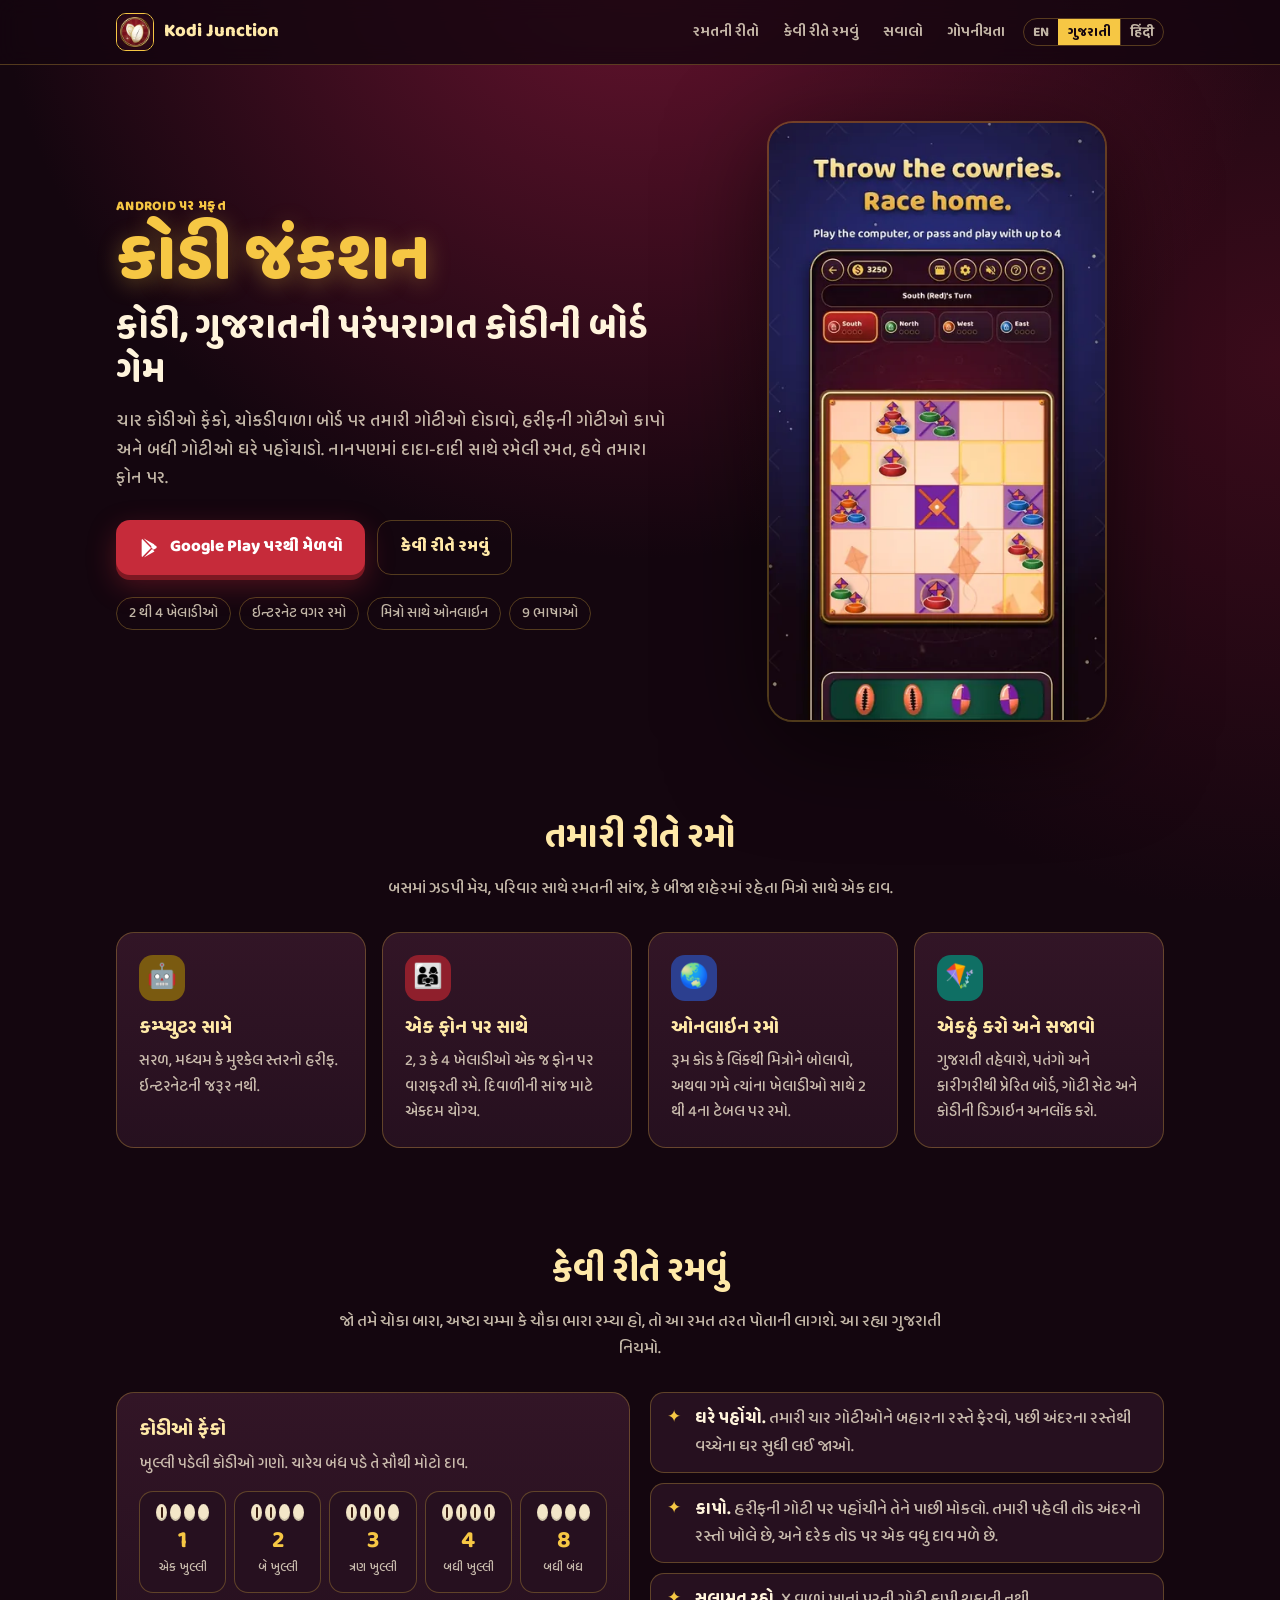
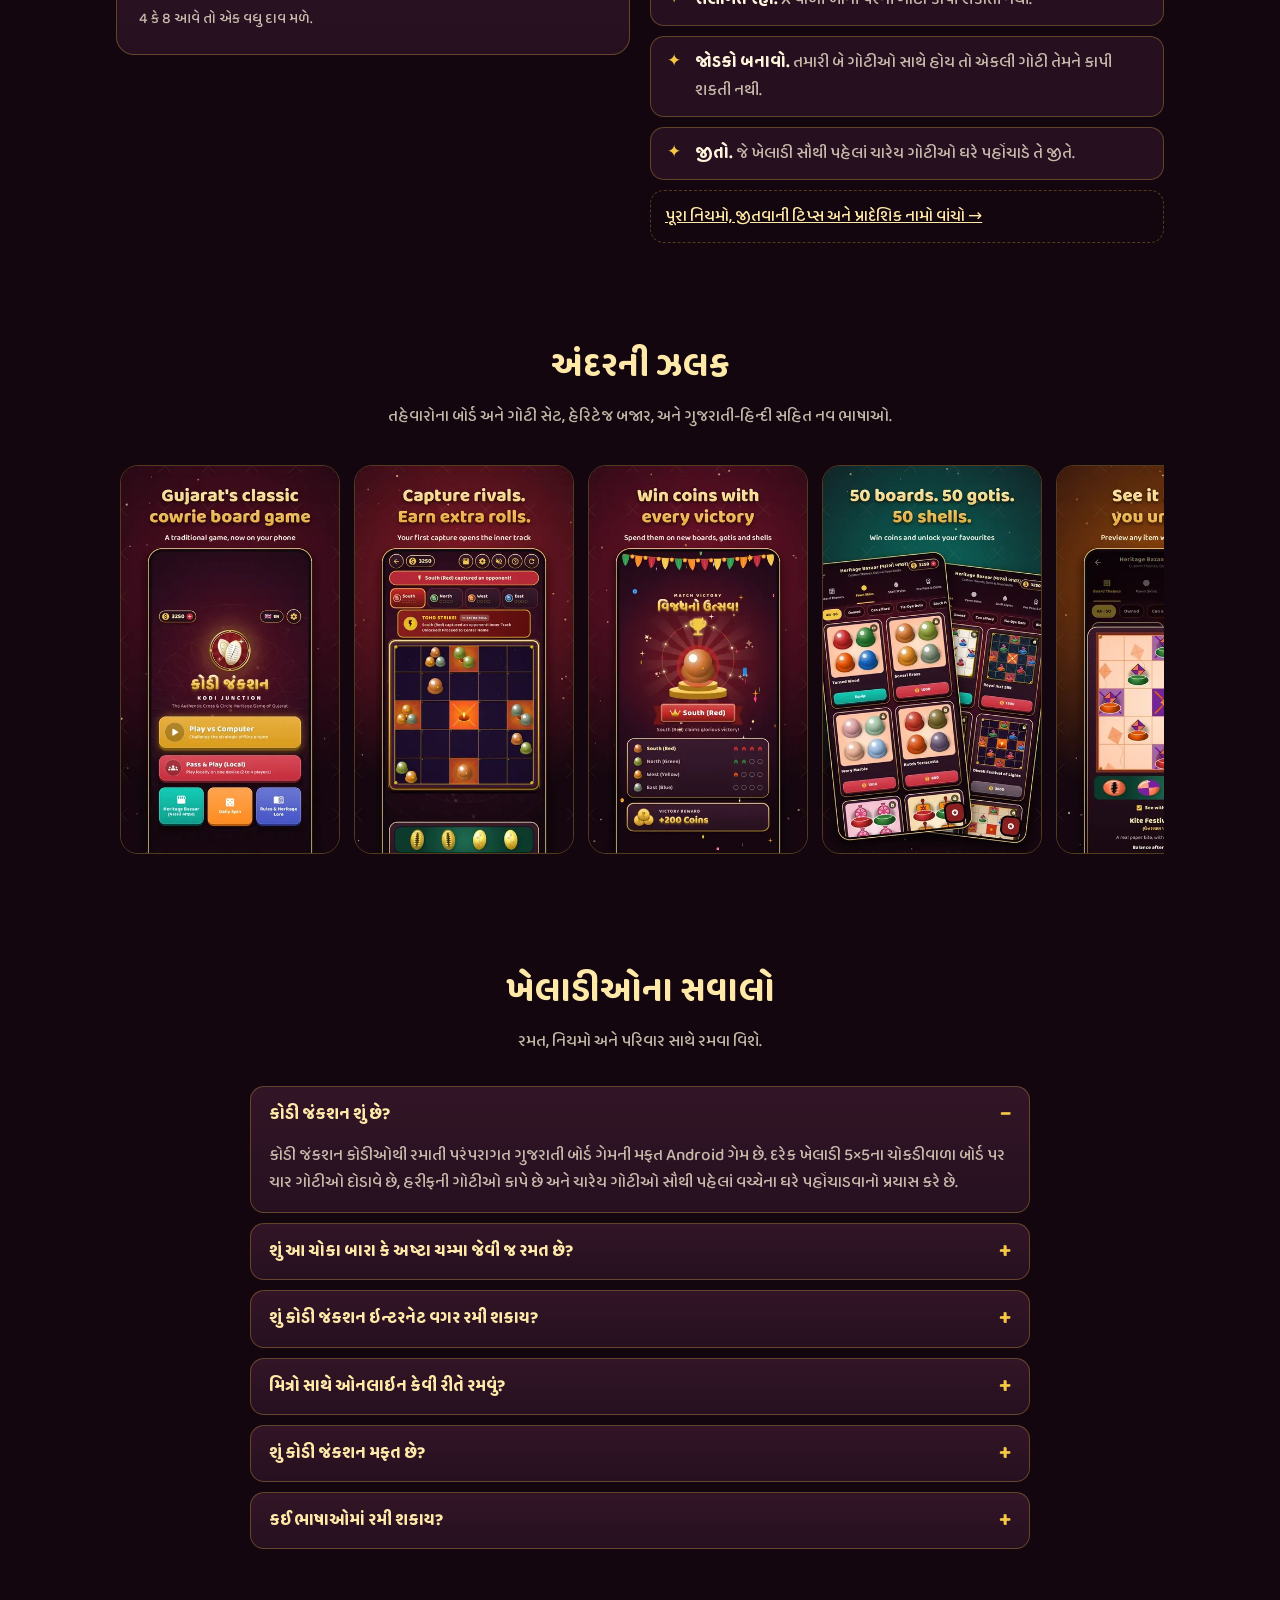
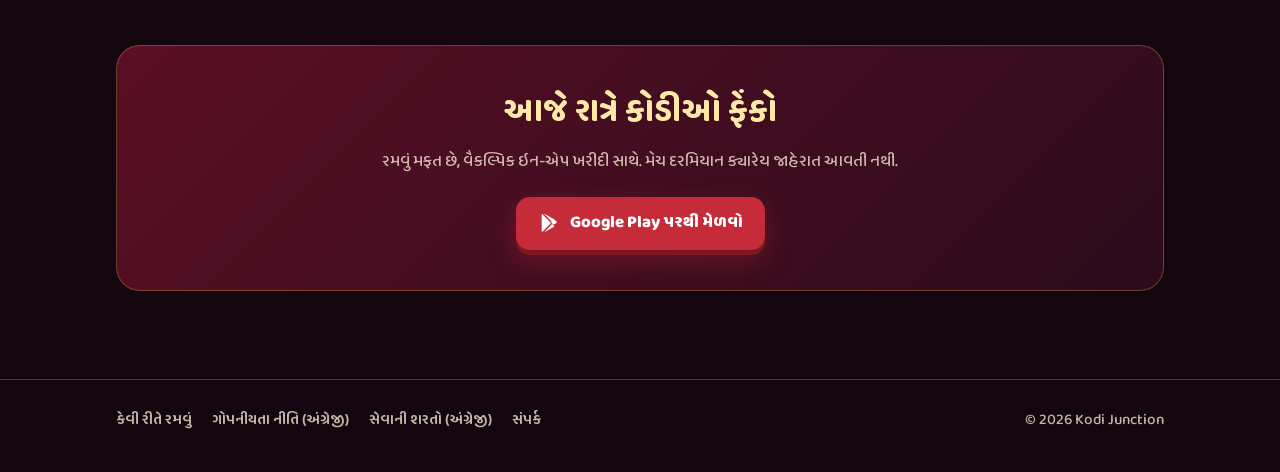
==== gu/index.html @ 7a496ab4 "Gujarati and Hindi home and rules pages, with a language switch /gu/ and /hi/ carry the home page an" ====
<!DOCTYPE html>
<html lang="gu">
<head>
<meta charset="utf-8">
<meta name="viewport" content="width=device-width, initial-scale=1">
<title>કોડી જંકશન – ગુજરાતી કોડીની બોર્ડ ગેમ | ચોકા બારા જેવી રમત</title>
<meta name="description" content="કોડી જંકશન મફત ગુજરાતી કોડીની બોર્ડ ગેમ છે, ચોકા બારા અને અષ્ટા ચમ્મા જેવી. કમ્પ્યુટર સામે, એક ફોન પર પરિવાર સાથે કે ઓનલાઇન 2 થી 4 ખેલાડીઓ સાથે રમો.">
<link rel="canonical" href="https://kodijunction.com/gu/">
<link rel="alternate" hreflang="en" href="https://kodijunction.com/">
<link rel="alternate" hreflang="gu" href="https://kodijunction.com/gu/">
<link rel="alternate" hreflang="hi" href="https://kodijunction.com/hi/">
<link rel="alternate" hreflang="x-default" href="https://kodijunction.com/">
<meta name="robots" content="index, follow, max-image-preview:large">
<meta name="theme-color" content="#14060f">
<meta name="application-name" content="Kodi Junction">
<meta name="google-play-app" content="app-id=com.kodijunction.app">
<link rel="icon" type="image/png" href="/assets/favicon.png">
<link rel="apple-touch-icon" href="/assets/apple-touch-icon.png">
<link rel="manifest" href="/site.webmanifest">
<meta property="og:type" content="website">
<meta property="og:site_name" content="Kodi Junction">
<meta property="og:locale" content="gu_IN">
<meta property="og:locale:alternate" content="en_US">
<meta property="og:locale:alternate" content="hi_IN">
<meta property="og:url" content="https://kodijunction.com/gu/">
<meta property="og:title" content="કોડી જંકશન – ગુજરાતની કોડીની બોર્ડ ગેમ">
<meta property="og:description" content="કોડીઓ ફેંકો, ગોટીઓ ઘરે પહોંચાડો. કમ્પ્યુટર સામે, એક ફોન પર પરિવાર સાથે કે મિત્રો સાથે ઓનલાઇન રમો. Google Play પર મફત.">
<meta property="og:image" content="https://kodijunction.com/assets/og-image.jpg">
<meta property="og:image:width" content="1024">
<meta property="og:image:height" content="500">
<meta property="og:image:alt" content="કોડી જંકશન: તહેવારના ગુજરાતી બોર્ડ પર કોડીઓ અને ગોટીઓ">
<meta name="twitter:card" content="summary_large_image">
<meta name="twitter:title" content="કોડી જંકશન – ગુજરાતની કોડીની બોર્ડ ગેમ">
<meta name="twitter:description" content="કોડીઓ ફેંકો, ગોટીઓ ઘરે પહોંચાડો. કમ્પ્યુટર સામે, એક ફોન પર પરિવાર સાથે કે મિત્રો સાથે ઓનલાઇન રમો.">
<meta name="twitter:image" content="https://kodijunction.com/assets/og-image.jpg">
<link rel="preload" as="image" type="image/webp" fetchpriority="high" href="/assets/shots/02_match.webp" imagesrcset="/assets/shots/400/02_match.webp 400w, /assets/shots/02_match.webp 540w" imagesizes="(max-width: 820px) min(300px, 82vw), 340px">
<link rel="preload" href="/assets/fonts/baloo-bhai-2-gujarati-text.woff2" as="font" type="font/woff2" crossorigin>
<link rel="preload" href="/assets/fonts/baloo-bhai-2-latin.woff2" as="font" type="font/woff2" crossorigin>
<link rel="stylesheet" href="/assets/site.css">
<style>
/* Every Gujarati letter on the Gujarati pages; replaces the site's small title subset here. */
@font-face { font-family: "Baloo Bhai 2"; font-style: normal; font-weight: 500 800; font-display: swap;
  src: url(/assets/fonts/baloo-bhai-2-gujarati-text.woff2) format("woff2");
  unicode-range: U+0951-0952, U+0964-0965, U+0A80-0AFF, U+200C-200D, U+20B9, U+25CC, U+A830-A839; }
</style>
<script type="application/ld+json">
{
  "@context": "https://schema.org",
  "@graph": [
    {
      "@type": "WebPage",
      "@id": "https://kodijunction.com/gu/#page",
      "url": "https://kodijunction.com/gu/",
      "name": "કોડી જંકશન – ગુજરાતી કોડીની બોર્ડ ગેમ",
      "inLanguage": "gu",
      "isPartOf": { "@id": "https://kodijunction.com/#website" },
      "about": { "@id": "https://kodijunction.com/#app" },
      "primaryImageOfPage": "https://kodijunction.com/assets/og-image.jpg"
    },
    {
      "@type": "FAQPage",
      "@id": "https://kodijunction.com/gu/#faq",
      "inLanguage": "gu",
      "mainEntity": [
        { "@type": "Question", "name": "કોડી જંકશન શું છે?", "acceptedAnswer": { "@type": "Answer", "text": "કોડી જંકશન કોડીઓથી રમાતી પરંપરાગત ગુજરાતી બોર્ડ ગેમની મફત Android ગેમ છે. દરેક ખેલાડી 5×5ના ચોકડીવાળા બોર્ડ પર ચાર ગોટીઓ દોડાવે છે, હરીફની ગોટીઓ કાપે છે અને ચારેય ગોટીઓ સૌથી પહેલાં વચ્ચેના ઘરે પહોંચાડવાનો પ્રયાસ કરે છે." } },
        { "@type": "Question", "name": "શું આ ચોકા બારા કે અષ્ટા ચમ્મા જેવી જ રમત છે?", "acceptedAnswer": { "@type": "Answer", "text": "હા, આ એ જ પરિવારની રમત છે. ચૌકા ભારા (કર્ણાટક), અષ્ટા ચમ્મા (આંધ્ર પ્રદેશ અને તેલંગાણા) અને ચોકા બારા એ ચોરસ બોર્ડ પર કોડીઓથી રમાતી દોડ અને કાપની રમતોનાં પ્રાદેશિક નામ છે. કોડી જંકશન ગુજરાતી નિયમો વાપરે છે: 5×5નું બોર્ડ, 1, 2, 3, 4 અને 8ના દાવ, તોડનો નિયમ અને જોડકો." } },
        { "@type": "Question", "name": "શું કોડી જંકશન ઇન્ટરનેટ વગર રમી શકાય?", "acceptedAnswer": { "@type": "Answer", "text": "હા. કમ્પ્યુટર સામેની મેચ અને એક ફોન પર 2 થી 4 ખેલાડીઓની રમત ઇન્ટરનેટ અને એકાઉન્ટ વગર ચાલે છે." } },
        { "@type": "Question", "name": "મિત્રો સાથે ઓનલાઇન કેવી રીતે રમવું?", "acceptedAnswer": { "@type": "Answer", "text": "ઓનલાઇન રમો દબાવો, ખાનગી રૂમ બનાવો અને રૂમ કોડ કે આમંત્રણ લિંક મોકલો. ચાર ખેલાડીઓ સુધી જોડાઈ શકે છે, અને ખાલી જગ્યાએ કમ્પ્યુટર રમે છે. તમે ઓનલાઇન કોઈ પણ ખેલાડી સાથે મેચ પણ રમી શકો છો." } },
        { "@type": "Question", "name": "શું કોડી જંકશન મફત છે?", "acceptedAnswer": { "@type": "Answer", "text": "હા. ગેમ ડાઉનલોડ કરવી અને રમવી મફત છે, વૈકલ્પિક ઇન-એપ ખરીદી સાથે. પ્રો પાસ બેનર અને મેચ વચ્ચેની જાહેરાતો દૂર કરે છે, અને મેચ દરમિયાન ક્યારેય જાહેરાત આવતી નથી." } },
        { "@type": "Question", "name": "કઈ ભાષાઓમાં રમી શકાય?", "acceptedAnswer": { "@type": "Answer", "text": "નવ ભાષાઓમાં: ગુજરાતી, હિન્દી, અંગ્રેજી, સ્પેનિશ, ફ્રેન્ચ, જર્મન, પોર્ટુગીઝ, અરબી અને જાપાનીઝ." } }
      ]
    }
  ]
}
</script>
</head>
<body>
<header class="site-header">
  <div class="wrap">
    <a class="brand" href="/gu/"><img src="/assets/icon-96.webp" alt="" width="38" height="38"><span>Kodi Junction</span></a>
    <div class="header-end">
      <nav class="nav" aria-label="મુખ્ય">
        <a class="optional" href="#modes">રમતની રીતો</a>
        <a href="/gu/how-to-play.html">કેવી રીતે રમવું</a>
        <a class="optional" href="#faq">સવાલો</a>
        <a class="optional" href="/privacy.html" hreflang="en">ગોપનીયતા</a>
      </nav>
      <nav class="lang-switch" aria-label="ભાષા">
        <a href="/" hreflang="en" lang="en">EN</a>
        <a href="/gu/" hreflang="gu" lang="gu" aria-current="true">ગુજરાતી</a>
        <a href="/hi/" hreflang="hi" lang="hi">हिंदी</a>
      </nav>
    </div>
  </div>
</header>

<main>
  <section class="hero">
    <div class="wrap">
      <div>
        <div class="eyebrow">Android પર મફત</div>
        <div class="gujarati">કોડી જંકશન</div>
        <h1>કોડી, ગુજરાતની પરંપરાગત કોડીની બોર્ડ ગેમ</h1>
        <div class="lead">ચાર કોડીઓ ફેંકો, ચોકડીવાળા બોર્ડ પર તમારી ગોટીઓ દોડાવો, હરીફની ગોટીઓ કાપો અને બધી ગોટીઓ ઘરે પહોંચાડો. નાનપણમાં દાદા-દાદી સાથે રમેલી રમત, હવે તમારા ફોન પર.</div>
        <div class="actions">
          <a class="btn btn-play" href="https://play.google.com/store/apps/details?id=com.kodijunction.app&amp;hl=gu&amp;referrer=utm_source%3Dkodijunction.com%26utm_medium%3Dwebsite%26utm_campaign%3Dgu_hero">
            <svg viewBox="0 0 24 24" aria-hidden="true"><path fill="currentColor" d="M4.6 2.3a1.4 1.4 0 0 0-.6 1.2v17a1.4 1.4 0 0 0 .6 1.2l9.6-9.7zm10.8 8.5 2.6-2.6L6.4 1.6l-.2-.1zm0 2.4-9.2 9.3.2-.1 11.6-6.6zm4.4-3.5-2.9-1.6-2.8 2.9 2.8 2.9 2.9-1.7c.8-.4.8-2 0-2.5z"/></svg>
            Google Play પરથી મેળવો
          </a>
          <a class="btn btn-ghost" href="#how">કેવી રીતે રમવું</a>
        </div>
        <ul class="chips" aria-label="મુખ્ય વાતો">
          <li>2 થી 4 ખેલાડીઓ</li>
          <li>ઇન્ટરનેટ વગર રમો</li>
          <li>મિત્રો સાથે ઓનલાઇન</li>
          <li>9 ભાષાઓ</li>
        </ul>
      </div>
      <div class="hero-shot">
        <img src="/assets/shots/02_match.webp" srcset="/assets/shots/400/02_match.webp 400w, /assets/shots/02_match.webp 540w" sizes="(max-width: 820px) min(300px, 82vw), 340px" width="540" height="960" fetchpriority="high" alt="કોડી જંકશનના બોર્ડ પર ચાર ખેલાડીઓની મેચ, ફેંકવા માટે તૈયાર કોડીઓ સાથે">
      </div>
    </div>
  </section>

  <section id="modes">
    <div class="wrap">
      <h2 class="section-title">તમારી રીતે રમો</h2>
      <div class="section-sub">બસમાં ઝડપી મેચ, પરિવાર સાથે રમતની સાંજ, કે બીજા શહેરમાં રહેતા મિત્રો સાથે એક દાવ.</div>
      <div class="cards">
        <div class="card">
          <div class="icon" style="background:#7a5a10" aria-hidden="true">🤖</div>
          <h3>કમ્પ્યુટર સામે</h3>
          <p>સરળ, મધ્યમ કે મુશ્કેલ સ્તરનો હરીફ. ઇન્ટરનેટની જરૂર નથી.</p>
        </div>
        <div class="card">
          <div class="icon" style="background:#8f1f2c" aria-hidden="true">👨‍👩‍👧</div>
          <h3>એક ફોન પર સાથે</h3>
          <p>2, 3 કે 4 ખેલાડીઓ એક જ ફોન પર વારાફરતી રમે. દિવાળીની સાંજ માટે એકદમ યોગ્ય.</p>
        </div>
        <div class="card">
          <div class="icon" style="background:#2c3f8f" aria-hidden="true">🌏</div>
          <h3>ઓનલાઇન રમો</h3>
          <p>રૂમ કોડ કે લિંકથી મિત્રોને બોલાવો, અથવા ગમે ત્યાંના ખેલાડીઓ સાથે 2 થી 4ના ટેબલ પર રમો.</p>
        </div>
        <div class="card">
          <div class="icon" style="background:#0f6f64" aria-hidden="true">🪁</div>
          <h3>એકઠું કરો અને સજાવો</h3>
          <p>ગુજરાતી તહેવારો, પતંગો અને કારીગરીથી પ્રેરિત બોર્ડ, ગોટી સેટ અને કોડીની ડિઝાઇન અનલૉક કરો.</p>
        </div>
      </div>
    </div>
  </section>

  <section id="how">
    <div class="wrap">
      <h2 class="section-title">કેવી રીતે રમવું</h2>
      <div class="section-sub">જો તમે ચોકા બારા, અષ્ટા ચમ્મા કે ચૌકા ભારા રમ્યા હો, તો આ રમત તરત પોતાની લાગશે. આ રહ્યા ગુજરાતી નિયમો.</div>
      <div class="how">
        <div class="card">
          <h3>કોડીઓ ફેંકો</h3>
          <p>ખુલ્લી પડેલી કોડીઓ ગણો. ચારેય બંધ પડે તે સૌથી મોટો દાવ.</p>
          <div class="throws" style="margin-top:14px" role="list">
            <div class="throw" role="listitem"><div class="shells" aria-hidden="true"><i class="shell open"></i><i class="shell"></i><i class="shell"></i><i class="shell"></i></div><strong>1</strong><span>એક ખુલ્લી</span></div>
            <div class="throw" role="listitem"><div class="shells" aria-hidden="true"><i class="shell open"></i><i class="shell open"></i><i class="shell"></i><i class="shell"></i></div><strong>2</strong><span>બે ખુલ્લી</span></div>
            <div class="throw" role="listitem"><div class="shells" aria-hidden="true"><i class="shell open"></i><i class="shell open"></i><i class="shell open"></i><i class="shell"></i></div><strong>3</strong><span>ત્રણ ખુલ્લી</span></div>
            <div class="throw" role="listitem"><div class="shells" aria-hidden="true"><i class="shell open"></i><i class="shell open"></i><i class="shell open"></i><i class="shell open"></i></div><strong>4</strong><span>બધી ખુલ્લી</span></div>
            <div class="throw" role="listitem"><div class="shells" aria-hidden="true"><i class="shell"></i><i class="shell"></i><i class="shell"></i><i class="shell"></i></div><strong>8</strong><span>બધી બંધ</span></div>
          </div>
          <div class="note">4 કે 8 આવે તો એક વધુ દાવ મળે.</div>
        </div>
        <ul class="rules">
          <li><strong>ઘરે પહોંચો.</strong> તમારી ચાર ગોટીઓને બહારના રસ્તે ફેરવો, પછી અંદરના રસ્તેથી વચ્ચેના ઘર સુધી લઈ જાઓ.</li>
          <li><strong>કાપો.</strong> હરીફની ગોટી પર પહોંચીને તેને પાછી મોકલો. તમારી પહેલી તોડ અંદરનો રસ્તો ખોલે છે, અને દરેક તોડ પર એક વધુ દાવ મળે છે.</li>
          <li><strong>સલામત રહો.</strong> X વાળાં ખાનાં પરની ગોટી કાપી શકાતી નથી.</li>
          <li><strong>જોડકો બનાવો.</strong> તમારી બે ગોટીઓ સાથે હોય તો એકલી ગોટી તેમને કાપી શકતી નથી.</li>
          <li><strong>જીતો.</strong> જે ખેલાડી સૌથી પહેલાં ચારેય ગોટીઓ ઘરે પહોંચાડે તે જીતે.</li>
          <li class="more"><a href="/gu/how-to-play.html">પૂરા નિયમો, જીતવાની ટિપ્સ અને પ્રાદેશિક નામો વાંચો →</a></li>
        </ul>
      </div>
    </div>
  </section>

  <section aria-label="સ્ક્રીનશૉટ">
    <div class="wrap">
      <h2 class="section-title">અંદરની ઝલક</h2>
      <div class="section-sub">તહેવારોના બોર્ડ અને ગોટી સેટ, હેરિટેજ બજાર, અને ગુજરાતી-હિન્દી સહિત નવ ભાષાઓ.</div>
      <div class="shots" tabindex="0" aria-label="સ્ક્રીનશૉટ, બાજુમાં સ્ક્રોલ કરો">
        <img src="/assets/shots/01_menu.webp" srcset="/assets/shots/400/01_menu.webp 400w, /assets/shots/01_menu.webp 540w" sizes="220px" width="540" height="960" loading="lazy" decoding="async" alt="કોડી જંકશનનું મુખ્ય મેનુ">
        <img src="/assets/shots/03_capture.webp" srcset="/assets/shots/400/03_capture.webp 400w, /assets/shots/03_capture.webp 540w" sizes="220px" width="540" height="960" loading="lazy" decoding="async" alt="હરીફની ગોટી કાપવી">
        <img src="/assets/shots/04_victory.webp" srcset="/assets/shots/400/04_victory.webp 400w, /assets/shots/04_victory.webp 540w" sizes="220px" width="540" height="960" loading="lazy" decoding="async" alt="જીતની ઉજવણી">
        <img src="/assets/shots/05_collect.webp" srcset="/assets/shots/400/05_collect.webp 400w, /assets/shots/05_collect.webp 540w" sizes="220px" width="540" height="960" loading="lazy" decoding="async" alt="હેરિટેજ બજારમાં બોર્ડ, ગોટી સેટ અને કોડીઓ">
        <img src="/assets/shots/06_preview.webp" srcset="/assets/shots/400/06_preview.webp 400w, /assets/shots/06_preview.webp 540w" sizes="220px" width="540" height="960" loading="lazy" decoding="async" alt="અનલૉક કરતાં પહેલાં બોર્ડની ઝલક">
        <img src="/assets/shots/07_languages.webp" srcset="/assets/shots/400/07_languages.webp 400w, /assets/shots/07_languages.webp 540w" sizes="220px" width="540" height="960" loading="lazy" decoding="async" alt="નવ ભાષાઓમાં રમત">
      </div>
    </div>
  </section>

  <section id="faq">
    <div class="wrap">
      <h2 class="section-title">ખેલાડીઓના સવાલો</h2>
      <div class="section-sub">રમત, નિયમો અને પરિવાર સાથે રમવા વિશે.</div>
      <div class="faq">
        <details open>
          <summary>કોડી જંકશન શું છે?</summary>
          <p>કોડી જંકશન કોડીઓથી રમાતી પરંપરાગત ગુજરાતી બોર્ડ ગેમની મફત Android ગેમ છે. દરેક ખેલાડી 5×5ના ચોકડીવાળા બોર્ડ પર ચાર ગોટીઓ દોડાવે છે, હરીફની ગોટીઓ કાપે છે અને ચારેય ગોટીઓ સૌથી પહેલાં વચ્ચેના ઘરે પહોંચાડવાનો પ્રયાસ કરે છે.</p>
        </details>
        <details>
          <summary>શું આ ચોકા બારા કે અષ્ટા ચમ્મા જેવી જ રમત છે?</summary>
          <p>હા, આ એ જ પરિવારની રમત છે. ચૌકા ભારા (કર્ણાટક), અષ્ટા ચમ્મા (આંધ્ર પ્રદેશ અને તેલંગાણા) અને ચોકા બારા એ ચોરસ બોર્ડ પર કોડીઓથી રમાતી દોડ અને કાપની રમતોનાં પ્રાદેશિક નામ છે. કોડી જંકશન ગુજરાતી નિયમો વાપરે છે: 5×5નું બોર્ડ, 1, 2, 3, 4 અને 8ના દાવ, તોડનો નિયમ અને જોડકો. <a href="/gu/how-to-play.html#names">પ્રાદેશિક નામો વિશે વધુ</a>.</p>
        </details>
        <details>
          <summary>શું કોડી જંકશન ઇન્ટરનેટ વગર રમી શકાય?</summary>
          <p>હા. કમ્પ્યુટર સામેની મેચ અને એક ફોન પર 2 થી 4 ખેલાડીઓની રમત ઇન્ટરનેટ અને એકાઉન્ટ વગર ચાલે છે.</p>
        </details>
        <details>
          <summary>મિત્રો સાથે ઓનલાઇન કેવી રીતે રમવું?</summary>
          <p><strong>ઓનલાઇન રમો</strong> દબાવો, ખાનગી રૂમ બનાવો અને રૂમ કોડ કે આમંત્રણ લિંક મોકલો. ચાર ખેલાડીઓ સુધી જોડાઈ શકે છે, અને ખાલી જગ્યાએ કમ્પ્યુટર રમે છે. તમે ઓનલાઇન કોઈ પણ ખેલાડી સાથે મેચ પણ રમી શકો છો.</p>
        </details>
        <details>
          <summary>શું કોડી જંકશન મફત છે?</summary>
          <p>હા. ગેમ ડાઉનલોડ કરવી અને રમવી મફત છે, વૈકલ્પિક ઇન-એપ ખરીદી સાથે. પ્રો પાસ બેનર અને મેચ વચ્ચેની જાહેરાતો દૂર કરે છે, અને મેચ દરમિયાન ક્યારેય જાહેરાત આવતી નથી.</p>
        </details>
        <details>
          <summary>કઈ ભાષાઓમાં રમી શકાય?</summary>
          <p>નવ ભાષાઓમાં: ગુજરાતી, હિન્દી, અંગ્રેજી, સ્પેનિશ, ફ્રેન્ચ, જર્મન, પોર્ટુગીઝ, અરબી અને જાપાનીઝ.</p>
        </details>
      </div>
    </div>
  </section>

  <section>
    <div class="wrap">
      <div class="cta">
        <h2>આજે રાત્રે કોડીઓ ફેંકો</h2>
        <div class="section-sub">રમવું મફત છે, વૈકલ્પિક ઇન-એપ ખરીદી સાથે. મેચ દરમિયાન ક્યારેય જાહેરાત આવતી નથી.</div>
        <a class="btn btn-play" href="https://play.google.com/store/apps/details?id=com.kodijunction.app&amp;hl=gu&amp;referrer=utm_source%3Dkodijunction.com%26utm_medium%3Dwebsite%26utm_campaign%3Dgu_footer_cta">
          <svg viewBox="0 0 24 24" aria-hidden="true"><path fill="currentColor" d="M4.6 2.3a1.4 1.4 0 0 0-.6 1.2v17a1.4 1.4 0 0 0 .6 1.2l9.6-9.7zm10.8 8.5 2.6-2.6L6.4 1.6l-.2-.1zm0 2.4-9.2 9.3.2-.1 11.6-6.6zm4.4-3.5-2.9-1.6-2.8 2.9 2.8 2.9 2.9-1.7c.8-.4.8-2 0-2.5z"/></svg>
          Google Play પરથી મેળવો
        </a>
      </div>
    </div>
  </section>
</main>

<footer class="site-footer">
  <div class="wrap">
    <nav class="footer-links" aria-label="સાઇટ">
      <a href="/gu/how-to-play.html">કેવી રીતે રમવું</a>
      <a href="/privacy.html" hreflang="en">ગોપનીયતા નીતિ (અંગ્રેજી)</a>
      <a href="/terms.html" hreflang="en">સેવાની શરતો (અંગ્રેજી)</a>
      <a href="mailto:androidpyus@gmail.com">સંપર્ક</a>
    </nav>
    <div>© 2026 Kodi Junction</div>
  </div>
</footer>
</body>
</html>
---- assets/site.css ----
/* Kodi Junction website: the game's night-maroon and gold, on every page. */
/* Baloo Bhai 2 (SIL Open Font License), served from this site so the page needs no extra connections.
   The Gujarati file holds only the glyphs for the hero title, કોડી જંક્શન. */
@font-face { font-family: "Baloo Bhai 2"; font-style: normal; font-weight: 500 800; font-display: swap;
  src: url(/assets/fonts/baloo-bhai-2-gujarati.woff2) format("woff2");
  unicode-range: U+0951-0952, U+0964-0965, U+0A80-0AFF, U+200C-200D, U+20B9, U+25CC, U+A830-A839; }
/* The few Devanagari letters on every page (the language switch); the Hindi
   pages declare a fuller face of their own, which takes precedence. */
@font-face { font-family: "Baloo Bhai 2"; font-style: normal; font-weight: 500 800; font-display: swap;
  src: url(/assets/fonts/baloo-2-devanagari-mini.woff2) format("woff2");
  unicode-range: U+0900-097F, U+1CD0-1CF9, U+200C-200D, U+20A8, U+20B9, U+25CC, U+A830-A839, U+A8E0-A8FF; }
@font-face { font-family: "Baloo Bhai 2"; font-style: normal; font-weight: 500 800; font-display: swap;
  src: url(/assets/fonts/baloo-bhai-2-latin-ext.woff2) format("woff2");
  unicode-range: U+0100-02BA, U+02BD-02C5, U+02C7-02CC, U+02CE-02D7, U+02DD-02FF, U+0304, U+0308, U+0329, U+1D00-1DBF, U+1E00-1E9F, U+1EF2-1EFF, U+2020, U+20A0-20AB, U+20AD-20C4, U+2113, U+2C60-2C7F, U+A720-A7FF; }
@font-face { font-family: "Baloo Bhai 2"; font-style: normal; font-weight: 500 800; font-display: swap;
  src: url(/assets/fonts/baloo-bhai-2-latin.woff2) format("woff2");
  unicode-range: U+0000-00FF, U+0131, U+0152-0153, U+02BB-02BC, U+02C6, U+02DA, U+02DC, U+0304, U+0308, U+0329, U+2000-206F, U+20AC, U+2122, U+2191, U+2193, U+2212, U+2215, U+FEFF, U+FFFD; }

:root {
  --night: #14060f;
  --maroon: #4a0d1f;
  --panel: #26101f;
  --panel-2: #321526;
  --line: rgba(246, 199, 68, 0.28);
  --gold: #f6c744;
  --gold-light: #ffe9a8;
  --text: #fff4dc;
  --soft: rgba(255, 244, 220, 0.74);
  --crimson: #c62b3a;
  --teal: #0f9d8c;
  --radius: 18px;
  --max: 1080px;
}

* { box-sizing: border-box; }
html { scroll-behavior: smooth; -webkit-text-size-adjust: 100%; }
body {
  margin: 0;
  background: var(--night);
  background-image:
    radial-gradient(circle at 50% -10%, #6b1430 0, transparent 55%),
    radial-gradient(circle at 100% 40%, rgba(90, 15, 36, 0.55) 0, transparent 40%);
  background-attachment: fixed;
  color: var(--text);
  font: 17px/1.6 "Baloo Bhai 2", system-ui, -apple-system, "Segoe UI", sans-serif;
}
img { max-width: 100%; height: auto; display: block; }
a { color: var(--gold-light); }
a:hover { color: var(--gold); }
:focus-visible { outline: 3px solid var(--gold); outline-offset: 3px; border-radius: 6px; }

.wrap { width: 100%; max-width: var(--max); margin: 0 auto; padding: 0 16px; }

/* Header */
.site-header {
  position: sticky; top: 0; z-index: 10;
  background: rgba(20, 6, 15, 0.82);
  backdrop-filter: blur(10px);
  -webkit-backdrop-filter: blur(10px);
  border-bottom: 1px solid var(--line);
}
.site-header .wrap { display: flex; align-items: center; justify-content: space-between; gap: 12px; min-height: 64px; }
.brand { display: flex; align-items: center; gap: 10px; text-decoration: none; color: var(--gold-light); font-weight: 800; font-size: 1.15rem; white-space: nowrap; }
.brand img { width: 38px; height: 38px; border-radius: 10px; border: 1.5px solid var(--gold); }
.nav { display: flex; gap: 4px; flex-wrap: wrap; justify-content: flex-end; }
.nav a { color: var(--soft); text-decoration: none; font-weight: 600; font-size: 0.95rem; padding: 6px 10px; border-radius: 10px; }
.nav a:hover, .nav a[aria-current="page"] { color: var(--gold-light); background: rgba(246, 199, 68, 0.1); }
.header-end { display: flex; align-items: center; gap: 8px; }
.lang-switch { display: flex; flex-shrink: 0; border: 1px solid var(--line); border-radius: 999px; overflow: hidden; }
.lang-switch a { color: var(--soft); text-decoration: none; font-weight: 700; font-size: 0.85rem; line-height: 1.5; padding: 3px 9px; white-space: nowrap; }
.lang-switch a + a { border-left: 1px solid var(--line); }
.lang-switch a:hover { color: var(--gold-light); background: rgba(246, 199, 68, 0.1); }
.lang-switch a[aria-current="true"] { background: var(--gold); color: var(--night); }
@media (max-width: 640px) {
  .nav .optional { display: none; }
  .brand span { font-size: 1rem; }
}
@media (max-width: 480px) {
  .brand span { display: none; }
  .nav a { padding: 6px 8px; }
}
/* Letter spacing pulls apart the joined letters of Gujarati and Hindi. */
:lang(gu) .eyebrow, :lang(hi) .eyebrow { letter-spacing: 0.02em; }

/* Buttons */
.btn {
  display: inline-flex; align-items: center; justify-content: center; gap: 10px;
  padding: 13px 22px; border-radius: 14px; font-weight: 800; font-size: 1.05rem;
  text-decoration: none; color: #fff; border: 0; cursor: pointer;
  transition: transform 0.12s ease, filter 0.12s ease;
}
.btn:hover { color: #fff; filter: brightness(1.08); transform: translateY(-1px); }
.btn:active { transform: translateY(2px); }
.btn-play { background: var(--crimson); box-shadow: 0 5px 0 #7d1822, 0 10px 28px rgba(198, 43, 58, 0.35); }
.btn-ghost { background: transparent; color: var(--gold-light); border: 1.5px solid var(--line); }
.btn-ghost:hover { color: var(--gold); border-color: var(--gold); }
.btn svg { width: 22px; height: 22px; flex: none; }

/* Hero */
.hero { padding: 56px 0 40px; }
.hero .wrap { display: grid; grid-template-columns: 1.1fr 0.9fr; gap: 40px; align-items: center; }
.eyebrow { color: var(--gold); font-weight: 800; letter-spacing: 0.18em; text-transform: uppercase; font-size: 0.85rem; margin: 0 0 6px; }
.gujarati { font-size: clamp(2.6rem, 7vw, 4.2rem); line-height: 1.1; margin: 0; color: var(--gold); text-shadow: 0 4px 22px rgba(246, 199, 68, 0.35); font-weight: 800; }
.hero h1 { font-size: clamp(1.5rem, 3.6vw, 2.3rem); line-height: 1.2; margin: 8px 0 14px; }
.hero .lead { color: var(--soft); font-size: 1.12rem; margin: 0 0 26px; max-width: 34em; }
.actions { display: flex; flex-wrap: wrap; gap: 12px; }
.chips { display: flex; flex-wrap: wrap; gap: 8px; margin-top: 22px; padding: 0; list-style: none; }
.chips li { border: 1px solid var(--line); border-radius: 999px; padding: 4px 12px; font-size: 0.9rem; color: var(--soft); }
.hero-shot { justify-self: center; width: min(340px, 100%); filter: drop-shadow(0 24px 50px rgba(0, 0, 0, 0.55)); }
.hero-shot img { border-radius: 26px; border: 2px solid var(--line); }
@media (max-width: 820px) {
  .hero { padding-top: 36px; }
  .hero .wrap { grid-template-columns: 1fr; text-align: center; }
  .hero .lead { margin-left: auto; margin-right: auto; }
  .actions, .chips { justify-content: center; }
  .hero-shot { width: min(300px, 82%); }
}

/* Sections */
section { padding: 48px 0; }
.section-title { text-align: center; margin: 0 0 8px; font-size: clamp(1.6rem, 3.4vw, 2.2rem); color: var(--gold-light); }
.section-sub { text-align: center; color: var(--soft); margin: 0 auto 30px; max-width: 38em; }

.cards { display: grid; grid-template-columns: repeat(auto-fit, minmax(230px, 1fr)); gap: 16px; }
.card { background: linear-gradient(180deg, var(--panel-2), var(--panel)); border: 1px solid var(--line); border-radius: var(--radius); padding: 22px; }
.card .icon { width: 46px; height: 46px; border-radius: 14px; display: grid; place-items: center; font-size: 1.5rem; margin-bottom: 12px; }
.card h3 { margin: 0 0 6px; font-size: 1.2rem; color: var(--gold-light); }
.card p { margin: 0; color: var(--soft); font-size: 0.98rem; }

/* How to play */
.how { display: grid; grid-template-columns: 1fr 1fr; gap: 20px; align-items: start; }
@media (max-width: 760px) { .how { grid-template-columns: 1fr; } }
.throws { display: grid; grid-template-columns: repeat(5, 1fr); gap: 8px; text-align: center; }
.throw { background: var(--panel); border: 1px solid var(--line); border-radius: 14px; padding: 12px 4px; }
.throw .shells { display: flex; justify-content: center; gap: 3px; margin-bottom: 8px; }
.shell { width: 11px; height: 17px; border-radius: 50%; background: #f3e6c8; box-shadow: inset 0 -2px 0 rgba(0,0,0,0.15); position: relative; }
.shell.open::after { content: ""; position: absolute; left: 50%; top: 3px; bottom: 3px; width: 2px; margin-left: -1px; background: #3a1d12; border-radius: 2px; }
.throw strong { display: block; font-size: 1.5rem; color: var(--gold); line-height: 1; }
.throw span { font-size: 0.8rem; color: var(--soft); }
.rules { margin: 0; padding: 0; list-style: none; display: grid; gap: 10px; }
.rules li { background: var(--panel); border: 1px solid var(--line); border-radius: 14px; padding: 12px 14px 12px 44px; position: relative; color: var(--soft); }
.rules li::before { content: "✦"; position: absolute; left: 16px; top: 11px; color: var(--gold); }
.rules strong { color: var(--text); }
.note { color: var(--soft); font-size: 0.95rem; margin-top: 14px; }

/* Screenshot strip */
.shots { display: flex; gap: 14px; overflow-x: auto; scroll-snap-type: x mandatory; padding: 4px 4px 14px; scrollbar-color: var(--maroon) transparent; }
.shots img { width: 220px; flex: none; border-radius: 18px; border: 1.5px solid var(--line); scroll-snap-align: center; }

/* Closing call to action */
.cta { text-align: center; background: linear-gradient(135deg, #5a0f24, #2b0b1c); border: 1px solid var(--line); border-radius: 24px; padding: 40px 20px; }
.cta h2 { margin: 0 0 8px; font-size: clamp(1.5rem, 3.4vw, 2.1rem); color: var(--gold-light); }
.cta .section-sub { margin-bottom: 22px; }

/* Footer */
.site-footer { border-top: 1px solid var(--line); margin-top: 40px; padding: 28px 0 40px; color: var(--soft); font-size: 0.95rem; }
.site-footer .wrap { display: flex; flex-wrap: wrap; gap: 14px 28px; justify-content: space-between; align-items: center; }
.footer-links { display: flex; flex-wrap: wrap; gap: 6px 20px; }
.footer-links a { color: var(--soft); text-decoration: none; font-weight: 600; }
.footer-links a:hover { color: var(--gold-light); }

/* Privacy policy and terms */
.doc { max-width: 760px; margin: 36px auto; background: linear-gradient(180deg, var(--panel-2), var(--panel)); border: 1px solid var(--line); border-radius: 22px; padding: 34px clamp(18px, 5vw, 44px); }
.doc h1 { margin: 0 0 6px; font-size: clamp(1.6rem, 4vw, 2.2rem); line-height: 1.2; color: var(--gold); }
.doc h2 { margin: 30px 0 8px; font-size: 1.3rem; color: var(--gold-light); padding-top: 14px; border-top: 1px solid var(--line); }
.doc p, .doc li { color: var(--soft); }
.doc p:first-of-type { display: inline-block; background: rgba(246, 199, 68, 0.12); color: var(--gold-light); border-radius: 999px; padding: 2px 12px; font-size: 0.92rem; margin-top: 4px; }
.doc a { word-break: break-word; }
.doc-switch { max-width: 760px; margin: 0 auto 8px; display: flex; gap: 8px; justify-content: center; flex-wrap: wrap; }
.doc-switch a { text-decoration: none; border: 1px solid var(--line); border-radius: 999px; padding: 6px 14px; color: var(--soft); font-weight: 600; font-size: 0.95rem; }
.doc-switch a[aria-current="page"] { background: var(--gold); color: var(--night); border-color: var(--gold); }

/* Link under the home page rules */
.rules li.more { padding-left: 14px; background: transparent; border-style: dashed; }
.rules li.more::before { content: none; }

/* FAQ */
.faq { max-width: 780px; margin: 0 auto; display: grid; gap: 10px; }
.faq details { background: linear-gradient(180deg, var(--panel-2), var(--panel)); border: 1px solid var(--line); border-radius: 14px; padding: 0 18px; }
.faq summary { cursor: pointer; list-style: none; padding: 14px 28px 14px 0; font-weight: 700; color: var(--gold-light); position: relative; }
.faq summary::-webkit-details-marker { display: none; }
.faq summary::after { content: "+"; position: absolute; right: 0; top: 10px; font-size: 1.4rem; color: var(--gold); }
.faq details[open] summary::after { content: "−"; }
.faq details p { margin: 0 0 16px; color: var(--soft); }

/* Rules guide */
.crumbs { margin: 24px auto 0; max-width: 820px; font-size: 0.92rem; color: var(--soft); }
.crumbs a { color: var(--soft); }
.guide { max-width: 820px; margin: 12px auto 36px; background: linear-gradient(180deg, var(--panel-2), var(--panel)); border: 1px solid var(--line); border-radius: 22px; padding: 34px clamp(18px, 5vw, 44px); }
.guide h1 { margin: 0 0 10px; font-size: clamp(1.6rem, 4vw, 2.3rem); line-height: 1.2; color: var(--gold); }
.guide h2 { margin: 34px 0 8px; font-size: 1.35rem; color: var(--gold-light); padding-top: 16px; border-top: 1px solid var(--line); scroll-margin-top: 80px; }
.guide p, .guide li { color: var(--soft); }
.guide strong { color: var(--text); }
.guide .lead { font-size: 1.1rem; }
.guide .cta h2 { border-top: 0; padding-top: 0; margin-top: 0; }
.toc { background: rgba(0, 0, 0, 0.2); border: 1px solid var(--line); border-radius: 14px; padding: 14px 18px; margin: 18px 0 8px; }
.toc strong { color: var(--gold-light); }
.toc ol { margin: 8px 0 0; padding-left: 22px; columns: 2 240px; column-gap: 28px; }
.toc li { margin: 2px 0; break-inside: avoid; }
.table-wrap { overflow-x: auto; }
.guide table { width: 100%; border-collapse: collapse; margin: 8px 0 14px; font-size: 0.98rem; }
.guide th, .guide td { text-align: left; padding: 9px 10px; border-bottom: 1px solid var(--line); }
.guide th { color: var(--gold-light); }
.guide td { color: var(--soft); }

@media (prefers-reduced-motion: reduce) {
  html { scroll-behavior: auto; }
  .btn { transition: none; }
}
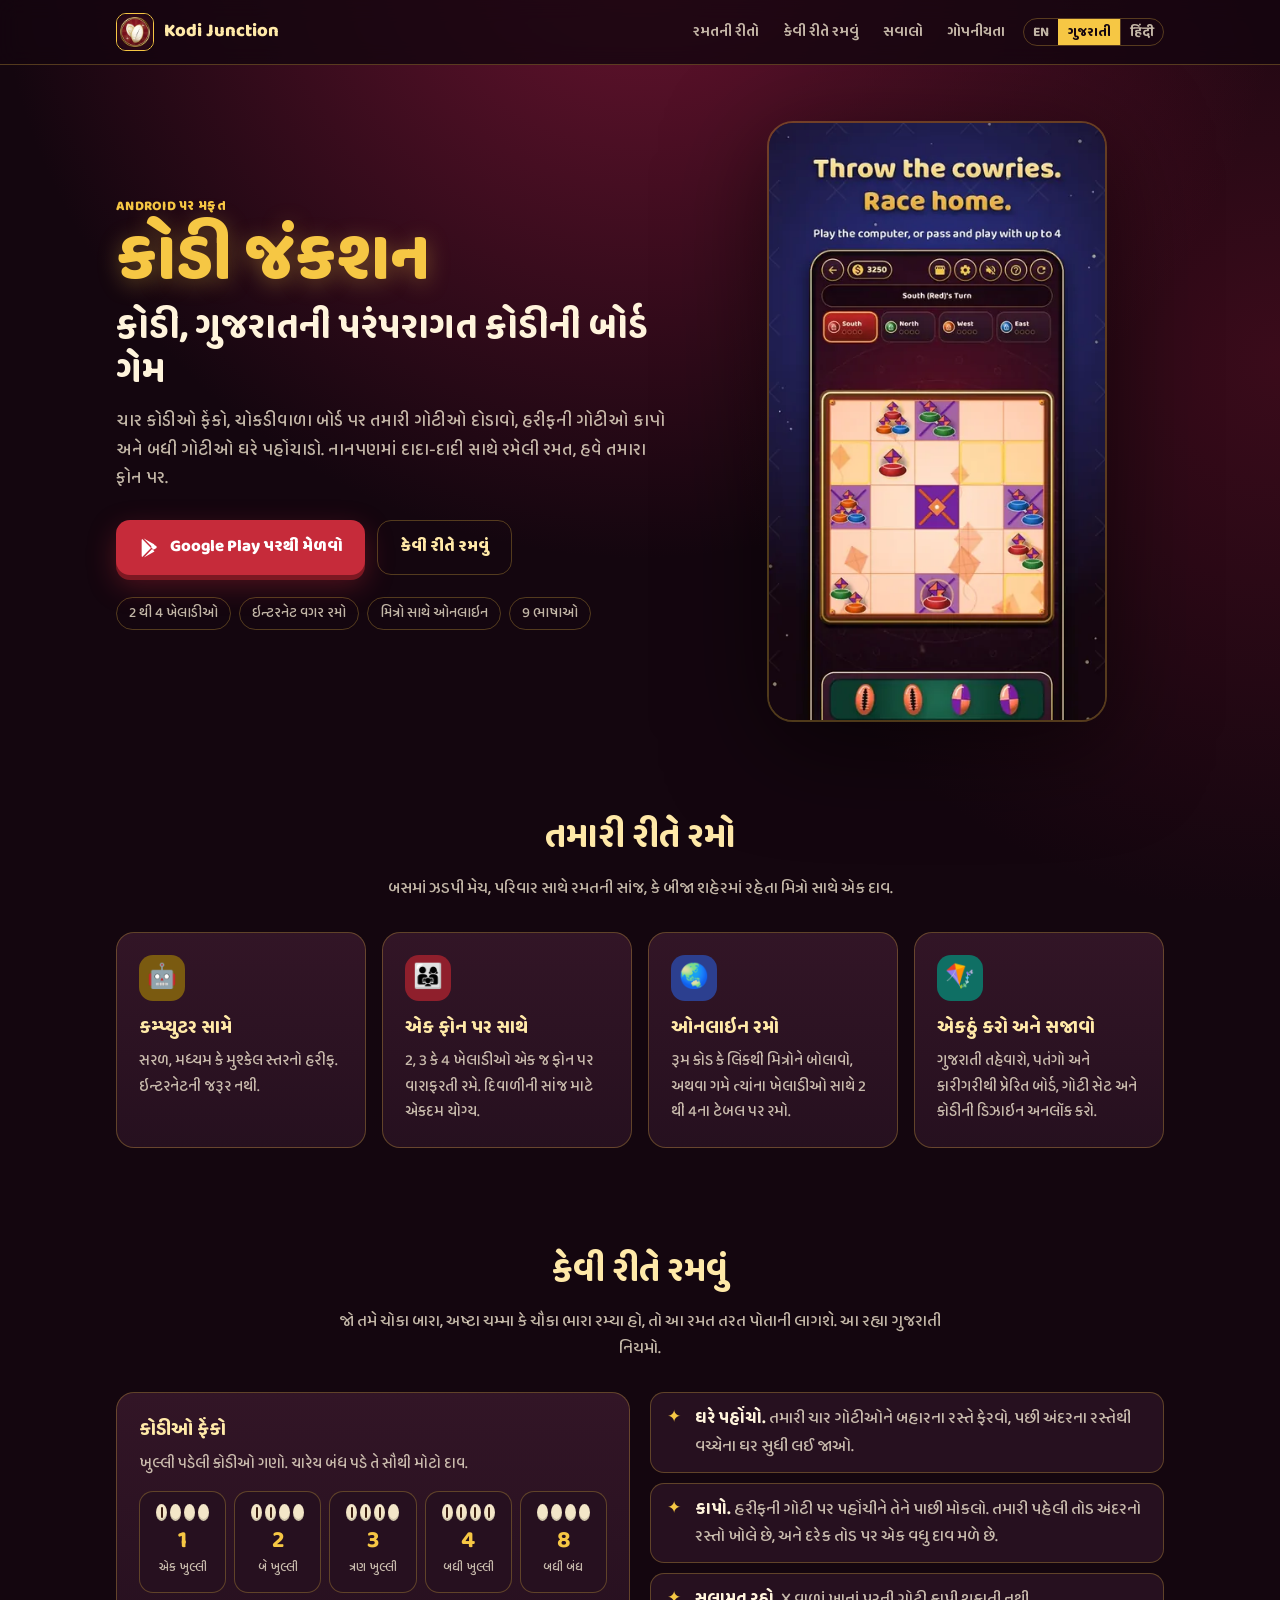
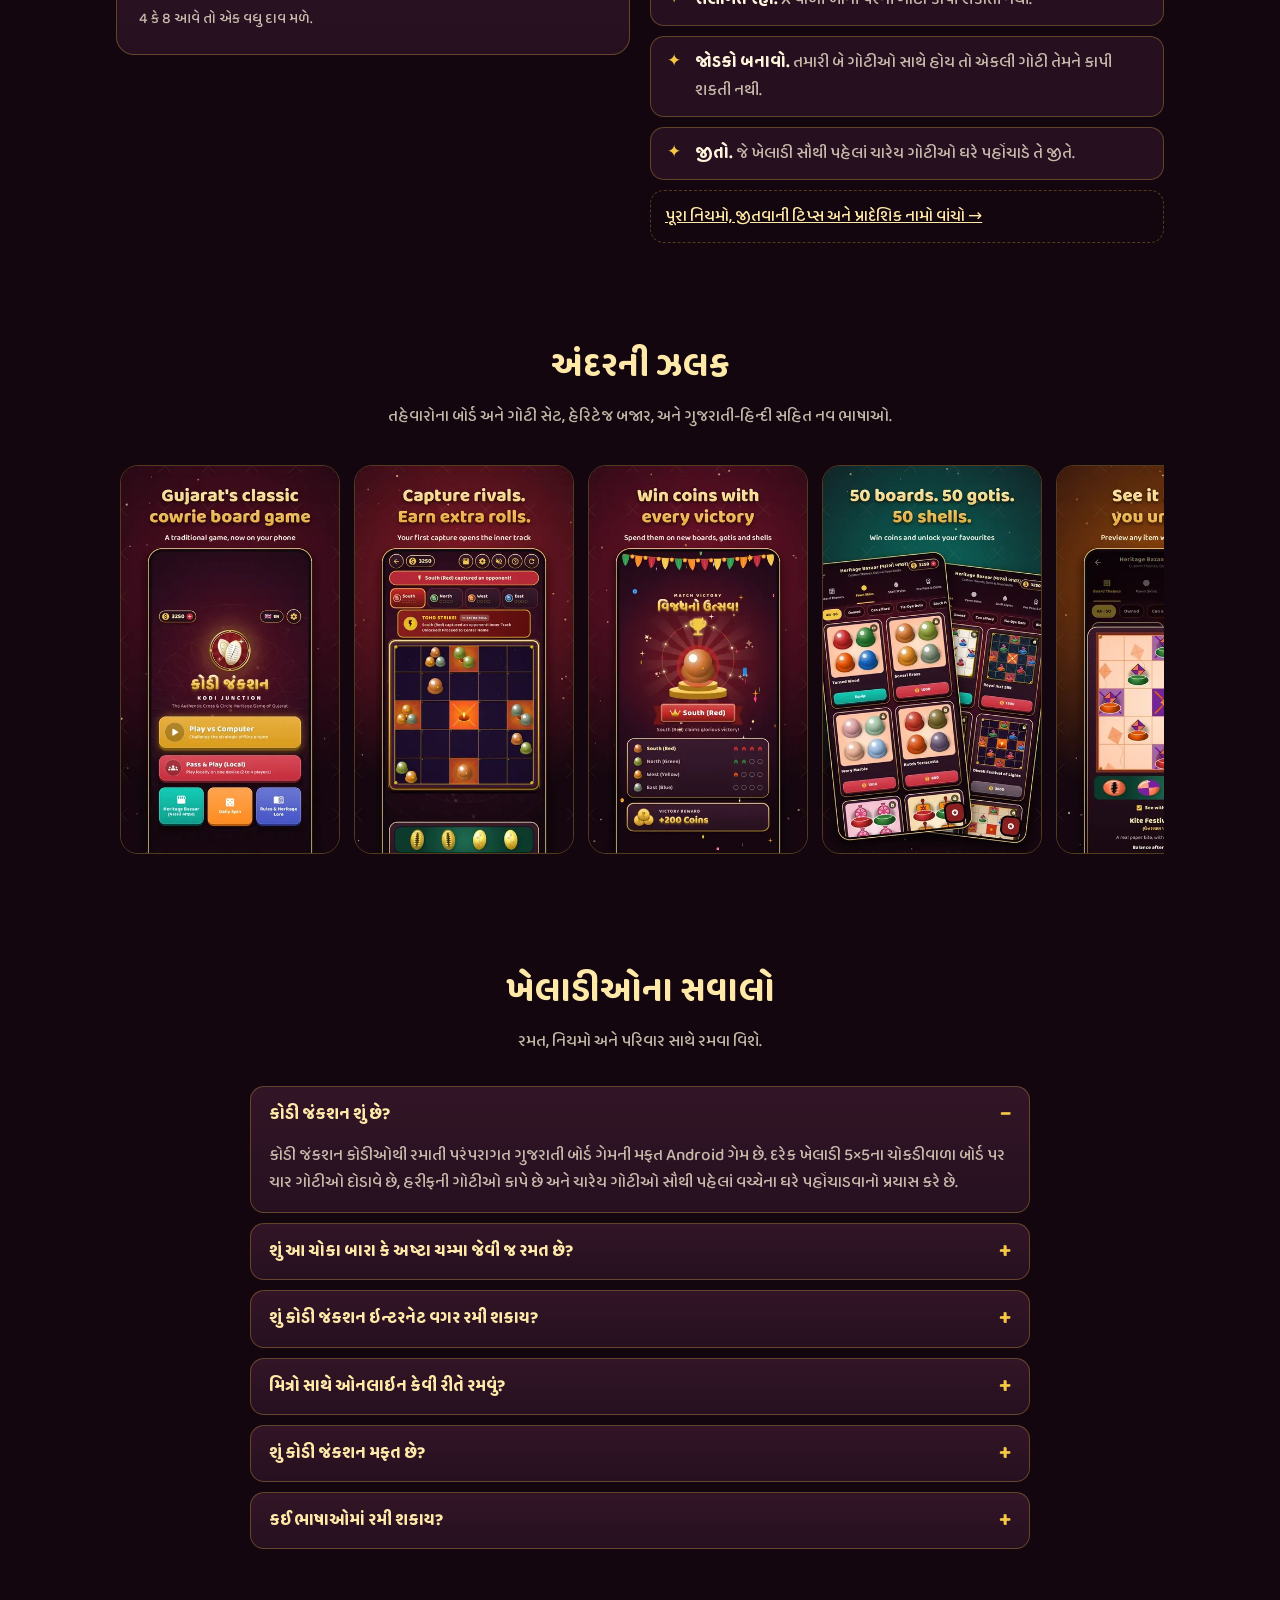
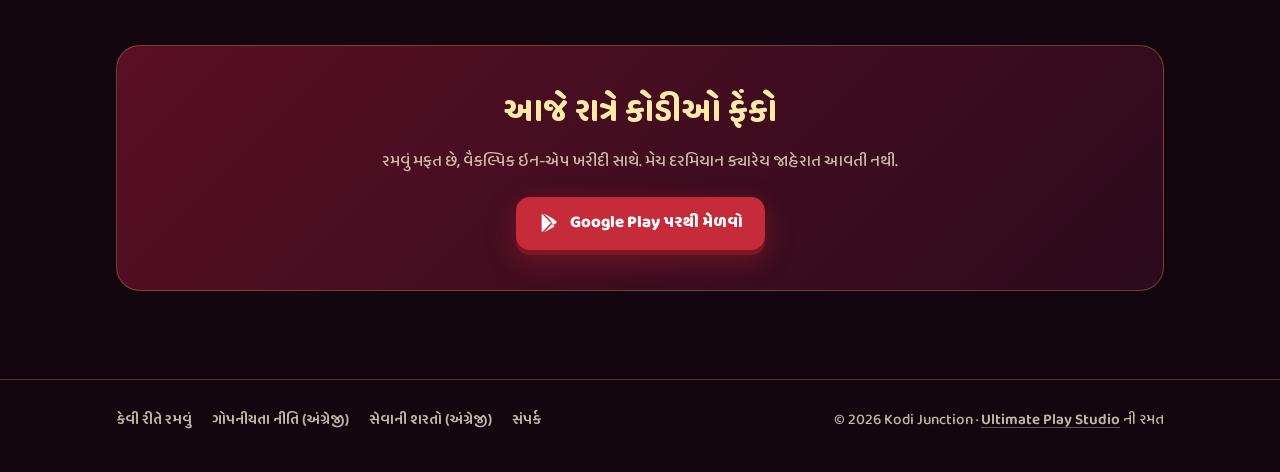
==== commit 03eb57bc: "Footer: Kodi Junction is a game by Ultimate Play Studio Links the studio site (ultimateplaystudio.co" ====
--- a/gu/index.html
+++ b/gu/index.html
@@ -250,7 +250,7 @@
       <a href="/terms.html" hreflang="en">સેવાની શરતો (અંગ્રેજી)</a>
       <a href="mailto:androidpyus@gmail.com">સંપર્ક</a>
     </nav>
-    <div>© 2026 Kodi Junction</div>
+    <div>© 2026 Kodi Junction · <a href="https://ultimateplaystudio.com/">Ultimate Play Studio</a> ની રમત</div>
   </div>
 </footer>
 </body>
--- a/assets/site.css
+++ b/assets/site.css
@@ -158,6 +158,8 @@
 .footer-links { display: flex; flex-wrap: wrap; gap: 6px 20px; }
 .footer-links a { color: var(--soft); text-decoration: none; font-weight: 600; }
 .footer-links a:hover { color: var(--gold-light); }
+.site-footer .wrap > div a { color: inherit; font-weight: 600; text-decoration-color: rgb(255 255 255 / 30%); text-underline-offset: 3px; }
+.site-footer .wrap > div a:hover { color: var(--gold-light); }
 
 /* Privacy policy and terms */
 .doc { max-width: 760px; margin: 36px auto; background: linear-gradient(180deg, var(--panel-2), var(--panel)); border: 1px solid var(--line); border-radius: 22px; padding: 34px clamp(18px, 5vw, 44px); }
